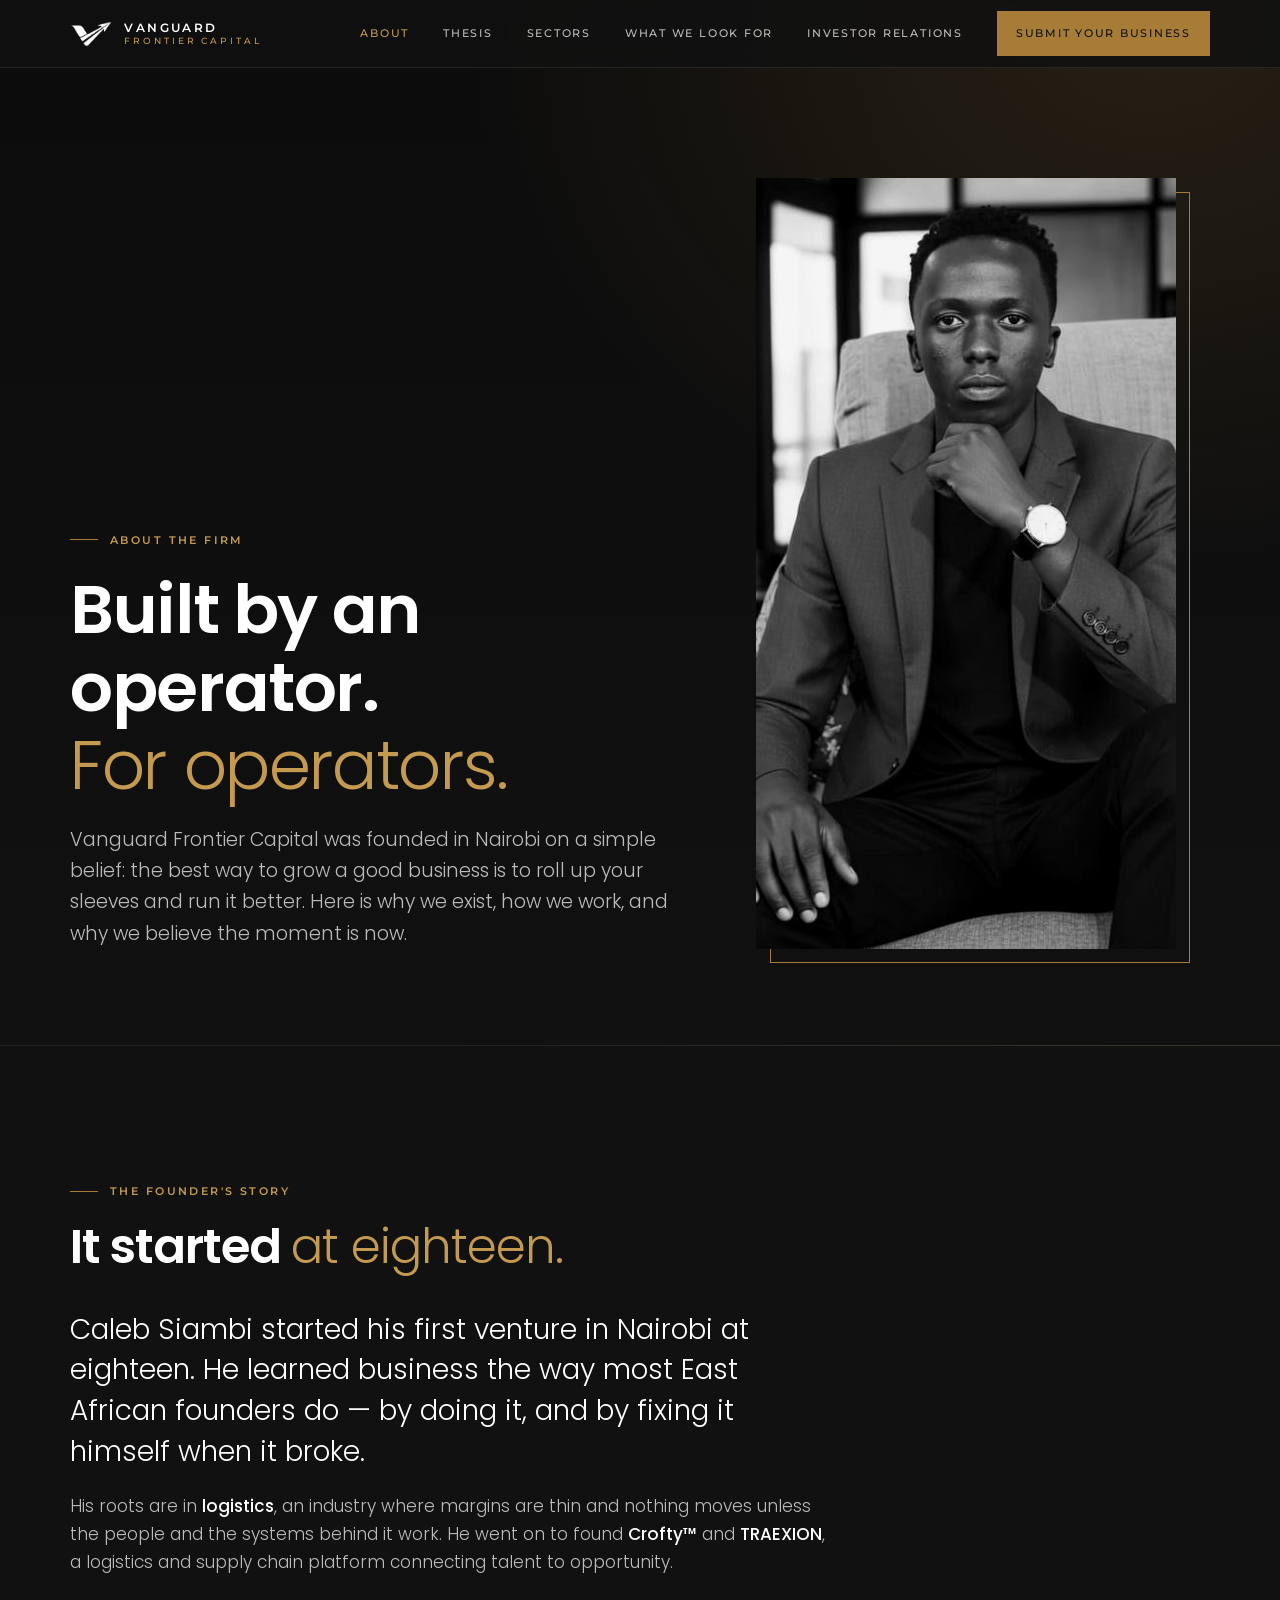
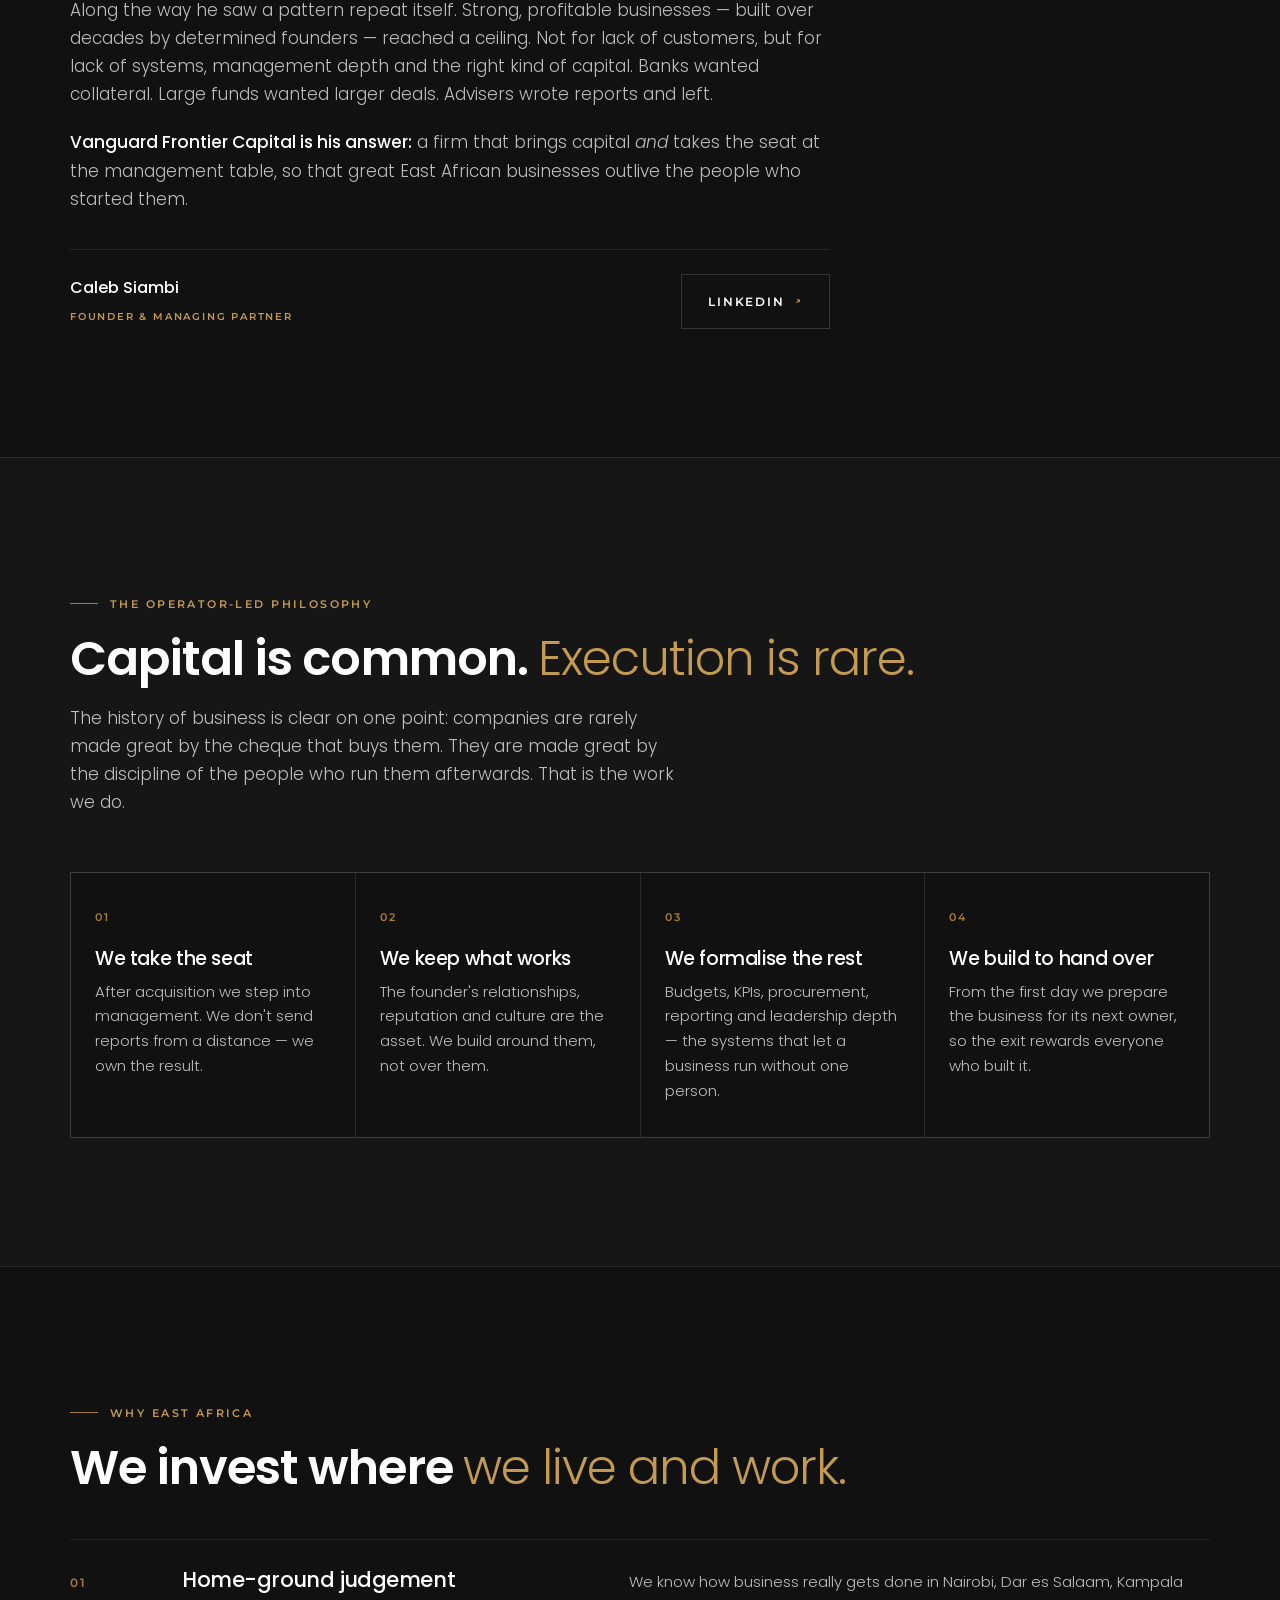
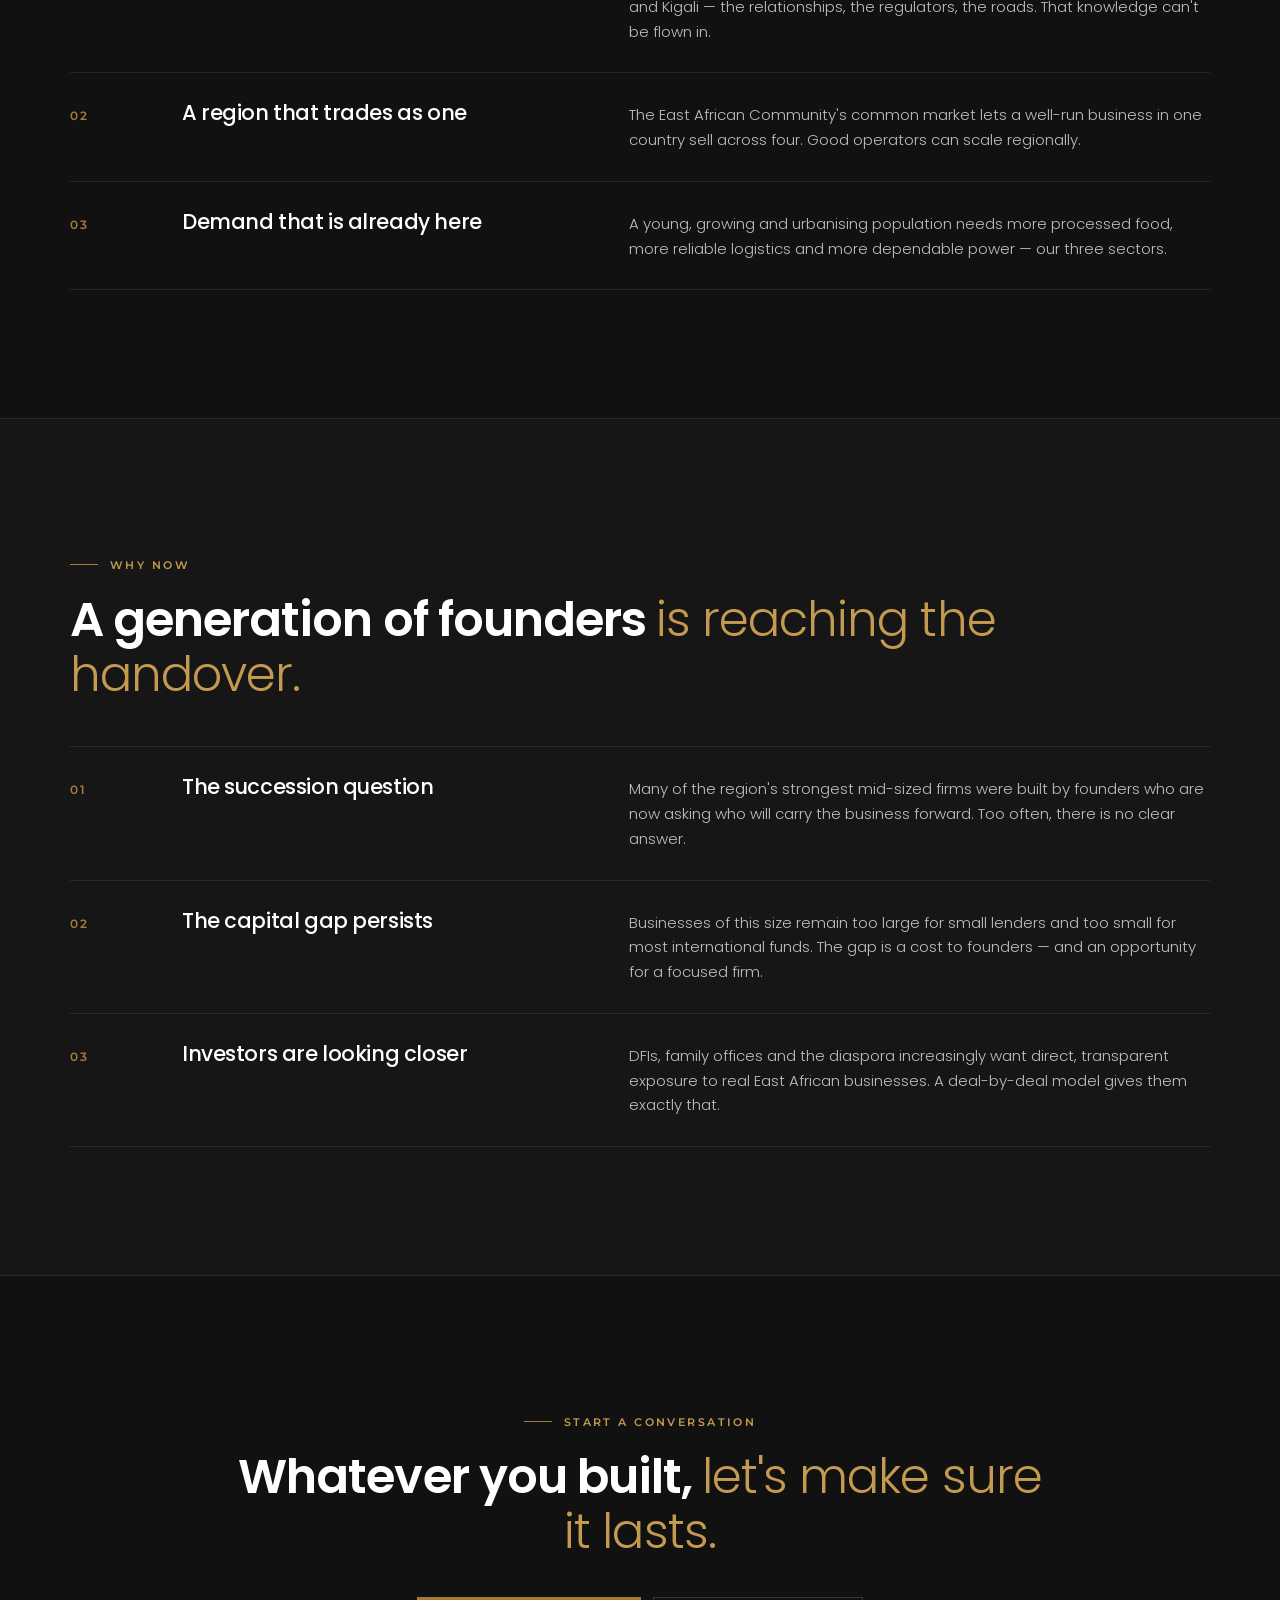
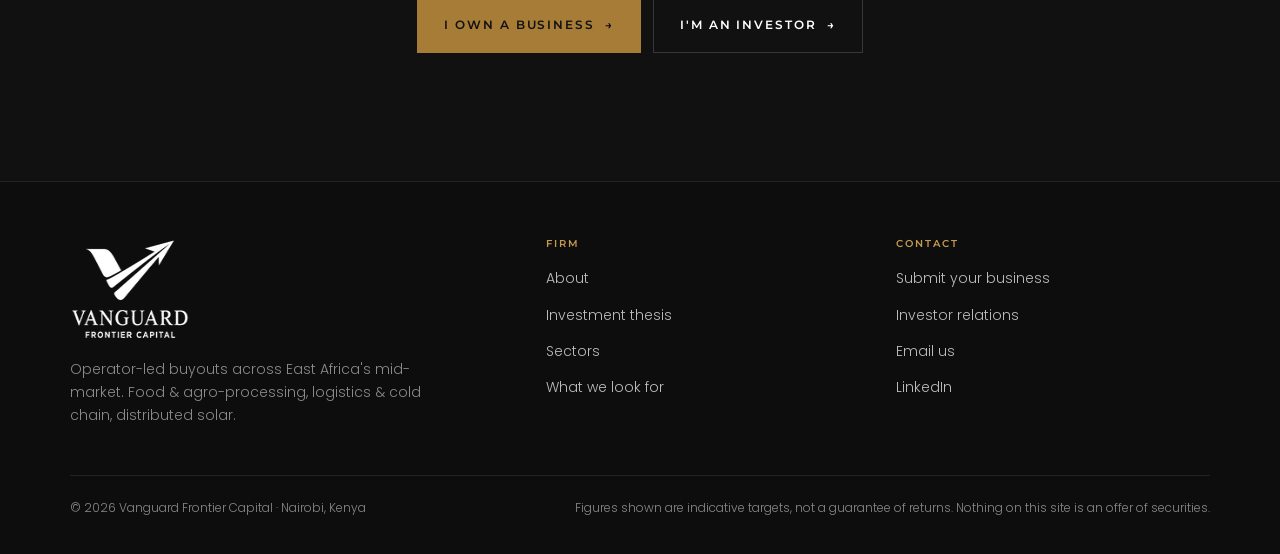
==== about.html @ 86f17148 "Add About page and unify site navigation New /about page: founder's story, operator-led philosophy, " ====
<!doctype html>
<html lang="en-GB">
<head>
  <meta charset="utf-8">
  <meta name="viewport" content="width=device-width, initial-scale=1, viewport-fit=cover">
  <title>About | Vanguard Frontier Capital</title>
  <meta name="description" content="Why Vanguard Frontier Capital exists: Caleb Siambi's story, the operator-led philosophy, and why East Africa's mid-market — and why now.">
  <meta name="theme-color" content="#111111">
  <link rel="canonical" href="https://vfc-website-eta.vercel.app/about">

  <meta property="og:type" content="profile">
  <meta property="og:site_name" content="Vanguard Frontier Capital">
  <meta property="og:title" content="About Vanguard Frontier Capital — Built by an operator, for operators">
  <meta property="og:description" content="Caleb Siambi's story, the operator-led philosophy behind VFC, and why East Africa's mid-market — and why now.">
  <meta property="og:url" content="https://vfc-website-eta.vercel.app/about">
  <meta property="og:image" content="https://vfc-website-eta.vercel.app/assets/img/og-image.png">
  <meta property="og:image:width" content="1200">
  <meta property="og:image:height" content="630">
  <meta property="og:image:alt" content="Vanguard Frontier Capital — Operator-led buyouts, East Africa">
  <meta property="og:locale" content="en_GB">
  <meta name="twitter:card" content="summary_large_image">
  <meta name="twitter:title" content="About Vanguard Frontier Capital — Built by an operator, for operators">
  <meta name="twitter:description" content="Caleb Siambi's story, the operator-led philosophy behind VFC, and why East Africa's mid-market — and why now.">
  <meta name="twitter:image" content="https://vfc-website-eta.vercel.app/assets/img/og-image.png">

  <link rel="icon" type="image/png" href="/assets/img/favicon.png">
  <link rel="apple-touch-icon" href="/assets/img/apple-touch-icon.png">
  <link rel="preconnect" href="https://fonts.googleapis.com">
  <link rel="preconnect" href="https://fonts.gstatic.com" crossorigin>
  <link href="https://fonts.googleapis.com/css2?family=Montserrat:wght@500;600&family=Poppins:wght@300;400;500;600&display=swap" rel="stylesheet">
  <link rel="stylesheet" href="/assets/css/site.css">

  <script type="application/ld+json">
  {
    "@context": "https://schema.org",
    "@type": "Person",
    "name": "Caleb Siambi",
    "jobTitle": "Founder & Managing Partner",
    "worksFor": { "@type": "Organization", "name": "Vanguard Frontier Capital" },
    "address": { "@type": "PostalAddress", "addressLocality": "Nairobi", "addressCountry": "KE" },
    "image": "https://vfc-website-eta.vercel.app/assets/img/caleb-siambi.jpg",
    "sameAs": ["https://ke.linkedin.com/in/caleb-siambi"]
  }
  </script>
</head>
<body>
  <a class="skip" href="#main">Skip to content</a>

  <!-- ─── Navigation ─── -->
  <header class="nav">
    <div class="wrap">
      <a class="brand" href="/" aria-label="Vanguard Frontier Capital — home">
        <img src="/assets/img/vfc-mark.png" alt="" width="106" height="65">
        <span>Vanguard<small>Frontier Capital</small></span>
      </a>
      <nav class="nav-links" aria-label="Main">
        <a href="/about" aria-current="page">About</a>
        <a href="/#thesis">Thesis</a>
        <a href="/#sectors">Sectors</a>
        <a href="/#criteria">What We Look For</a>
        <a href="/investors">Investor Relations</a>
        <a class="btn btn-solid" href="/enquire">Submit Your Business</a>
      </nav>
      <button class="nav-toggle" type="button" aria-label="Open menu" aria-expanded="false" aria-controls="mobile-menu"><span></span></button>
    </div>
  </header>
  <div class="mobile-menu" id="mobile-menu">
    <a href="/about" aria-current="page">About</a>
    <a href="/#thesis">Thesis</a>
    <a href="/#sectors">Sectors</a>
    <a href="/#criteria">What We Look For</a>
    <a href="/investors">Investor Relations</a>
    <a class="btn btn-solid" href="/enquire">Submit Your Business</a>
  </div>

  <main id="main">

    <!-- ─── Hero ─── -->
    <section class="page-hero about-hero" aria-labelledby="about-title">
      <div class="wrap">
        <div>
          <span class="eyebrow">About the Firm</span>
          <h1 id="about-title">Built by an operator. <em>For operators.</em></h1>
          <p class="lede">Vanguard Frontier Capital was founded in Nairobi on a simple belief: the best way to grow a good business is to roll up your sleeves and run it better. Here is why we exist, how we work, and why we believe the moment is now.</p>
        </div>
        <div class="portrait">
          <img src="/assets/img/caleb-siambi.jpg" alt="Caleb Siambi, Founder and Managing Partner of Vanguard Frontier Capital" width="600" height="771">
        </div>
      </div>
    </section>

    <!-- ─── Caleb's story ─── -->
    <section id="story" aria-labelledby="story-title">
      <div class="wrap">
        <span class="eyebrow reveal">The Founder's Story</span>
        <h2 class="section-title reveal" id="story-title">It started <em>at eighteen.</em></h2>
        <div class="story reveal" style="margin-top:36px">
          <p class="drop">Caleb Siambi started his first venture in Nairobi at eighteen. He learned business the way most East African founders do — by doing it, and by fixing it himself when it broke.</p>
          <p>His roots are in <strong>logistics</strong>, an industry where margins are thin and nothing moves unless the people and the systems behind it work. He went on to found <strong>Crofty™</strong> and <strong>TRAEXION</strong>, a logistics and supply chain platform connecting talent to opportunity.</p>
          <p>Along the way he saw a pattern repeat itself. Strong, profitable businesses — built over decades by determined founders — reached a ceiling. Not for lack of customers, but for lack of systems, management depth and the right kind of capital. Banks wanted collateral. Large funds wanted larger deals. Advisers wrote reports and left.</p>
          <p><strong>Vanguard Frontier Capital is his answer:</strong> a firm that brings capital <em>and</em> takes the seat at the management table, so that great East African businesses outlive the people who started them.</p>
          <div class="signature">
            <div><b>Caleb Siambi</b><span>Founder &amp; Managing Partner</span></div>
            <a class="btn btn-ghost" style="margin-left:auto" href="https://ke.linkedin.com/in/caleb-siambi" target="_blank" rel="noopener">LinkedIn <span class="arrow" aria-hidden="true">↗</span></a>
          </div>
        </div>
      </div>
    </section>

    <!-- ─── Philosophy ─── -->
    <section id="philosophy" class="section-alt" aria-labelledby="philosophy-title">
      <div class="wrap">
        <span class="eyebrow reveal">The Operator-Led Philosophy</span>
        <h2 class="section-title reveal" id="philosophy-title">Capital is common. <em>Execution is rare.</em></h2>
        <p class="lede reveal">The history of business is clear on one point: companies are rarely made great by the cheque that buys them. They are made great by the discipline of the people who run them afterwards. That is the work we do.</p>
        <div class="pillars reveal">
          <div class="pillar"><span class="num">01</span><h3>We take the seat</h3><p>After acquisition we step into management. We don't send reports from a distance — we own the result.</p></div>
          <div class="pillar"><span class="num">02</span><h3>We keep what works</h3><p>The founder's relationships, reputation and culture are the asset. We build around them, not over them.</p></div>
          <div class="pillar"><span class="num">03</span><h3>We formalise the rest</h3><p>Budgets, KPIs, procurement, reporting and leadership depth — the systems that let a business run without one person.</p></div>
          <div class="pillar"><span class="num">04</span><h3>We build to hand over</h3><p>From the first day we prepare the business for its next owner, so the exit rewards everyone who built it.</p></div>
        </div>
      </div>
    </section>

    <!-- ─── Why East Africa ─── -->
    <section id="why-east-africa" aria-labelledby="why-ea-title">
      <div class="wrap">
        <span class="eyebrow reveal">Why East Africa</span>
        <h2 class="section-title reveal" id="why-ea-title">We invest where <em>we live and work.</em></h2>
        <div class="reasons reveal">
          <div class="reason"><span class="n">01</span><h3>Home-ground judgement</h3><p>We know how business really gets done in Nairobi, Dar es Salaam, Kampala and Kigali — the relationships, the regulators, the roads. That knowledge can't be flown in.</p></div>
          <div class="reason"><span class="n">02</span><h3>A region that trades as one</h3><p>The East African Community's common market lets a well-run business in one country sell across four. Good operators can scale regionally.</p></div>
          <div class="reason"><span class="n">03</span><h3>Demand that is already here</h3><p>A young, growing and urbanising population needs more processed food, more reliable logistics and more dependable power — our three sectors.</p></div>
        </div>
      </div>
    </section>

    <!-- ─── Why now ─── -->
    <section id="why-now" class="section-alt" aria-labelledby="why-now-title">
      <div class="wrap">
        <span class="eyebrow reveal">Why Now</span>
        <h2 class="section-title reveal" id="why-now-title">A generation of founders <em>is reaching the handover.</em></h2>
        <div class="reasons reveal">
          <div class="reason"><span class="n">01</span><h3>The succession question</h3><p>Many of the region's strongest mid-sized firms were built by founders who are now asking who will carry the business forward. Too often, there is no clear answer.</p></div>
          <div class="reason"><span class="n">02</span><h3>The capital gap persists</h3><p>Businesses of this size remain too large for small lenders and too small for most international funds. The gap is a cost to founders — and an opportunity for a focused firm.</p></div>
          <div class="reason"><span class="n">03</span><h3>Investors are looking closer</h3><p>DFIs, family offices and the diaspora increasingly want direct, transparent exposure to real East African businesses. A deal-by-deal model gives them exactly that.</p></div>
        </div>
      </div>
    </section>

    <!-- ─── Closing CTA ─── -->
    <section class="closing" aria-labelledby="closing-title">
      <div class="wrap">
        <span class="eyebrow reveal">Start a Conversation</span>
        <h2 class="section-title reveal" id="closing-title">Whatever you built, <em>let's make sure it lasts.</em></h2>
        <div class="hero-ctas reveal">
          <a class="btn btn-solid" href="/enquire">I Own a Business <span class="arrow" aria-hidden="true">→</span></a>
          <a class="btn btn-ghost" href="/investors">I'm an Investor <span class="arrow" aria-hidden="true">→</span></a>
        </div>
      </div>
    </section>
  </main>

  <!-- ─── Footer ─── -->
  <footer class="footer">
    <div class="wrap">
      <div class="footer-grid">
        <div>
          <img class="footer-logo" src="/assets/img/vfc-logo.png" alt="Vanguard Frontier Capital" width="138" height="102">
          <p>Operator-led buyouts across East Africa's mid-market. Food &amp; agro-processing, logistics &amp; cold chain, distributed solar.</p>
        </div>
        <div>
          <h4>Firm</h4>
          <ul>
            <li><a href="/about">About</a></li>
            <li><a href="/#thesis">Investment thesis</a></li>
            <li><a href="/#sectors">Sectors</a></li>
            <li><a href="/#criteria">What we look for</a></li>
          </ul>
        </div>
        <div>
          <h4>Contact</h4>
          <ul>
            <li><a href="/enquire">Submit your business</a></li>
            <li><a href="/investors">Investor relations</a></li>
            <li><a href="mailto:vanguardfrontiercapital@gmail.com">Email us</a></li>
            <li><a href="https://ke.linkedin.com/in/caleb-siambi" target="_blank" rel="noopener">LinkedIn</a></li>
          </ul>
        </div>
      </div>
      <div class="footer-base">
        <span>© <span id="year">2026</span> Vanguard Frontier Capital · Nairobi, Kenya</span>
        <span>Figures shown are indicative targets, not a guarantee of returns. Nothing on this site is an offer of securities.</span>
      </div>
    </div>
  </footer>

  <script src="/assets/js/site.js" defer></script>
</body>
</html>
---- assets/css/site.css ----
/* Vanguard Frontier Capital — shared stylesheet */
:root {
  --ink: #111111;
  --white: #FFFFFF;
  --bronze: #A67C37;
  --bronze-light: #C49A50;
  --graphite: #2A2A2A;
  --steel: #8A8A8A;
  --ink-2: #161616;
  --line: rgba(255, 255, 255, 0.09);
  --line-strong: rgba(255, 255, 255, 0.16);
  --text-soft: rgba(255, 255, 255, 0.72);
  --heading: 'Poppins', system-ui, sans-serif;
  --label: 'Montserrat', 'Poppins', system-ui, sans-serif;
  --gutter: 20px;
  --max: 1180px;
  --nav-h: 68px;
}

*, *::before, *::after { box-sizing: border-box; }
html { scroll-behavior: smooth; -webkit-text-size-adjust: 100%; }
body {
  margin: 0;
  background: var(--ink);
  color: var(--white);
  font-family: var(--heading);
  font-weight: 300;
  font-size: 16px;
  line-height: 1.65;
  -webkit-font-smoothing: antialiased;
  overflow-x: hidden;
}
img { max-width: 100%; display: block; }
a { color: inherit; }
h1, h2, h3, h4 { font-family: var(--heading); margin: 0; line-height: 1.15; letter-spacing: -0.02em; }
p { margin: 0; }
::selection { background: var(--bronze); color: var(--ink); }

.wrap { width: 100%; max-width: var(--max); margin: 0 auto; padding: 0 var(--gutter); }
.skip { position: absolute; left: -999px; top: 8px; background: var(--bronze); color: var(--ink); padding: 8px 14px; z-index: 100; }
.skip:focus { left: 8px; }

/* ── Labels & headings ── */
.eyebrow {
  font-family: var(--label);
  font-size: 11px;
  font-weight: 600;
  letter-spacing: 0.22em;
  text-transform: uppercase;
  color: var(--bronze-light);
  display: inline-flex;
  align-items: center;
  gap: 12px;
}
.eyebrow::before { content: ''; width: 28px; height: 1px; background: var(--bronze); }
.section-title { font-size: clamp(30px, 6.4vw, 48px); font-weight: 600; margin-top: 18px; }
.section-title em { font-style: normal; color: var(--bronze-light); font-weight: 300; }
.lede { color: var(--text-soft); font-size: 17px; max-width: 620px; margin-top: 18px; }

/* ── Buttons ── */
.btn {
  display: inline-flex; align-items: center; justify-content: center; gap: 10px;
  font-family: var(--label); font-size: 12px; font-weight: 600; letter-spacing: 0.16em; text-transform: uppercase;
  text-decoration: none; padding: 17px 26px; border: 1px solid transparent; cursor: pointer;
  transition: background .2s, color .2s, border-color .2s; min-height: 52px;
}
.btn-solid { background: var(--bronze); color: var(--ink); }
.btn-solid:hover, .btn-solid:focus-visible { background: var(--bronze-light); }
.btn-ghost { border-color: var(--line-strong); color: var(--white); background: transparent; }
.btn-ghost:hover, .btn-ghost:focus-visible { border-color: var(--bronze-light); color: var(--bronze-light); }
.btn .arrow { transition: transform .2s; }
.btn:hover .arrow { transform: translateX(4px); }
:focus-visible { outline: 2px solid var(--bronze-light); outline-offset: 3px; }

/* ── Navigation ── */
.nav {
  position: fixed; inset: 0 0 auto 0; z-index: 50; height: var(--nav-h);
  background: rgba(17, 17, 17, 0.86); backdrop-filter: blur(12px); -webkit-backdrop-filter: blur(12px);
  border-bottom: 1px solid var(--line);
}
.nav .wrap { height: 100%; display: flex; align-items: center; justify-content: space-between; }
.brand { display: flex; align-items: center; gap: 12px; text-decoration: none; }
.brand img { height: 26px; width: auto; }
.brand span { font-family: var(--label); font-weight: 600; font-size: 12px; letter-spacing: 0.2em; text-transform: uppercase; line-height: 1.25; }
.brand small { display: block; font-size: 9px; letter-spacing: 0.32em; color: var(--bronze-light); font-weight: 500; }
.nav-links { display: none; }
.nav-toggle {
  width: 44px; height: 44px; display: grid; place-items: center; background: none; border: 1px solid var(--line-strong);
  color: var(--white); cursor: pointer;
}
.nav-toggle span, .nav-toggle span::before, .nav-toggle span::after {
  display: block; width: 18px; height: 1.5px; background: currentColor; position: relative; transition: transform .25s, background .25s;
}
.nav-toggle span::before, .nav-toggle span::after { content: ''; position: absolute; left: 0; }
.nav-toggle span::before { top: -6px; }
.nav-toggle span::after { top: 6px; }
.nav.open .nav-toggle span { background: transparent; }
.nav.open .nav-toggle span::before { transform: translateY(6px) rotate(45deg); }
.nav.open .nav-toggle span::after { transform: translateY(-6px) rotate(-45deg); }
.mobile-menu {
  position: fixed; inset: var(--nav-h) 0 0 0; background: var(--ink); z-index: 49;
  padding: 28px var(--gutter); display: none; flex-direction: column; gap: 4px;
}
.nav.open + .mobile-menu { display: flex; }
.mobile-menu a {
  text-decoration: none; font-size: 24px; font-weight: 500; padding: 14px 0; border-bottom: 1px solid var(--line);
}
.mobile-menu .btn { margin-top: 24px; font-size: 12px; }

@media (min-width: 960px) {
  .nav-toggle, .mobile-menu { display: none !important; }
  .nav-links { display: flex; align-items: center; gap: 34px; }
  .nav-links a {
    font-family: var(--label); font-size: 11px; font-weight: 500; letter-spacing: 0.16em; text-transform: uppercase;
    text-decoration: none; color: var(--text-soft); transition: color .2s;
  }
  .nav-links a:hover, .nav-links a[aria-current="page"] { color: var(--bronze-light); }
  .nav-links .btn, .nav-links .btn[aria-current] { padding: 12px 18px; min-height: 0; color: var(--ink); font-size: 11px; }
}

/* ── Sections ── */
section { padding: 88px 0; position: relative; }
.section-alt { background: var(--ink-2); border-top: 1px solid var(--line); border-bottom: 1px solid var(--line); }
@media (min-width: 960px) { section { padding: 128px 0; } }

/* ── Hero ── */
.hero {
  min-height: 100svh; padding: calc(var(--nav-h) + 56px) 0 64px; display: flex; align-items: flex-end;
  background:
    radial-gradient(120% 80% at 85% 10%, rgba(166, 124, 55, 0.20), transparent 60%),
    linear-gradient(180deg, #0c0c0c 0%, var(--ink) 100%);
  overflow: hidden;
}
.hero::before {
  /* contour lines — a quiet nod to terrain and frontiers */
  content: ''; position: absolute; inset: 0; opacity: .5; pointer-events: none;
  background-image: repeating-radial-gradient(circle at 92% 18%, transparent 0 38px, rgba(196, 154, 80, 0.07) 38px 39px);
  -webkit-mask-image: linear-gradient(200deg, #000 20%, transparent 70%); mask-image: linear-gradient(200deg, #000 20%, transparent 70%);
}
.hero .wrap { position: relative; }
.hero h1 { font-size: clamp(40px, 10.5vw, 84px); font-weight: 600; margin-top: 24px; max-width: 980px; }
.hero h1 em { display: block; font-style: normal; color: var(--bronze-light); font-weight: 300; }
.hero .lede { font-size: clamp(17px, 2.4vw, 20px); max-width: 600px; margin-top: 26px; }
.hero-ctas { display: flex; flex-direction: column; gap: 12px; margin-top: 38px; }
@media (min-width: 560px) { .hero-ctas { flex-direction: row; } }
.hero-meta {
  margin-top: 64px; padding-top: 26px; border-top: 1px solid var(--line);
  display: grid; grid-template-columns: repeat(2, 1fr); gap: 26px 20px;
}
@media (min-width: 860px) { .hero-meta { grid-template-columns: repeat(4, 1fr); } }
.stat strong { display: block; font-size: clamp(24px, 5vw, 34px); font-weight: 500; letter-spacing: -0.02em; }
.stat strong small { font-size: .55em; color: var(--bronze-light); font-weight: 400; margin-left: 2px; }
.stat span { font-family: var(--label); font-size: 10px; letter-spacing: 0.18em; text-transform: uppercase; color: var(--steel); }
.disclaimer { font-size: 12px; color: var(--steel); margin-top: 22px; }

/* ── Thesis ── */
.thesis-grid { display: grid; gap: 48px; margin-top: 40px; }
@media (min-width: 960px) { .thesis-grid { grid-template-columns: 1.1fr 1fr; gap: 80px; align-items: start; } }
.pull {
  font-size: clamp(22px, 4.4vw, 32px); font-weight: 300; line-height: 1.35; letter-spacing: -0.01em;
  border-left: 2px solid var(--bronze); padding-left: 22px;
}
.pull strong { font-weight: 600; color: var(--bronze-light); }
.thesis-body p { color: var(--text-soft); }
.thesis-body p + p { margin-top: 18px; }
.gap-chart { margin-top: 44px; border: 1px solid var(--line); padding: 22px 20px 18px; background: rgba(255,255,255,.015); }
.gap-chart h4 { font-family: var(--label); font-size: 10px; letter-spacing: .2em; text-transform: uppercase; color: var(--steel); font-weight: 600; }
.gap-row { display: grid; grid-template-columns: 1fr; gap: 6px; margin-top: 16px; }
.gap-row .who { font-size: 14px; font-weight: 500; display: flex; justify-content: space-between; gap: 12px; }
.gap-row .who em { font-style: normal; font-family: var(--label); font-size: 10px; letter-spacing: .14em; text-transform: uppercase; color: var(--steel); align-self: center; }
.gap-bar { height: 6px; background: rgba(255,255,255,.06); position: relative; }
.gap-bar i { position: absolute; top: 0; bottom: 0; background: var(--graphite); border: 1px solid var(--line-strong); }
.gap-row.vfc .who { color: var(--bronze-light); }
.gap-row.vfc .gap-bar i { background: var(--bronze); border-color: var(--bronze); }
.gap-scale { display: flex; justify-content: space-between; margin-top: 12px; font-family: var(--label); font-size: 9px; letter-spacing: .14em; color: var(--steel); text-transform: uppercase; }

/* ── Approach pillars ── */
.pillars { display: grid; gap: 1px; background: var(--line); border: 1px solid var(--line); margin-top: 56px; }
@media (min-width: 720px) { .pillars { grid-template-columns: repeat(2, 1fr); } }
@media (min-width: 1080px) { .pillars { grid-template-columns: repeat(4, 1fr); } }
.pillar { background: var(--ink); padding: 30px 24px 34px; }
.pillar .num { font-family: var(--label); font-size: 11px; letter-spacing: .2em; color: var(--bronze); font-weight: 600; }
.pillar h3 { font-size: 19px; font-weight: 500; margin-top: 18px; }
.pillar p { color: var(--text-soft); font-size: 15px; margin-top: 10px; }

/* ── Sectors ── */
.sectors { display: grid; gap: 18px; margin-top: 52px; }
@media (min-width: 960px) { .sectors { grid-template-columns: repeat(3, 1fr); gap: 22px; } }
.sector {
  border: 1px solid var(--line); padding: 30px 24px; display: flex; flex-direction: column; gap: 16px;
  background: linear-gradient(180deg, rgba(255,255,255,.02), transparent); transition: border-color .25s, transform .25s;
}
.sector:hover { border-color: rgba(196, 154, 80, .5); transform: translateY(-3px); }
.sector-head { display: flex; justify-content: space-between; align-items: flex-start; }
.sector-icon { width: 46px; height: 46px; color: var(--bronze-light); }
.sector .idx { font-family: var(--label); font-size: 11px; letter-spacing: .2em; color: var(--steel); }
.sector h3 { font-size: 23px; font-weight: 500; }
.sector p { color: var(--text-soft); font-size: 15px; }
.sector .why { font-size: 14px; color: var(--white); border-top: 1px solid var(--line); padding-top: 16px; margin-top: auto; }
.sector .why b { font-family: var(--label); font-size: 10px; letter-spacing: .18em; text-transform: uppercase; color: var(--bronze-light); display: block; margin-bottom: 6px; font-weight: 600; }
.tags { display: flex; flex-wrap: wrap; gap: 8px; }
.tags span { font-family: var(--label); font-size: 10px; letter-spacing: .12em; text-transform: uppercase; color: var(--steel); border: 1px solid var(--line-strong); padding: 5px 10px; }

/* ── Criteria ── */
.criteria { display: grid; gap: 0; margin-top: 48px; border-top: 1px solid var(--line); }
@media (min-width: 760px) { .criteria { grid-template-columns: repeat(2, 1fr); column-gap: 56px; } }
.criterion { display: grid; grid-template-columns: 112px 1fr; gap: 18px; padding: 24px 0; border-bottom: 1px solid var(--line); align-items: baseline; }
.criterion .k { font-family: var(--label); font-size: 10px; letter-spacing: .2em; text-transform: uppercase; color: var(--steel); font-weight: 600; }
.criterion .v { font-size: 20px; font-weight: 500; }
.criterion .v small { display: block; font-size: 14px; font-weight: 300; color: var(--text-soft); margin-top: 4px; }
.not-for { margin-top: 40px; font-size: 15px; color: var(--steel); max-width: 760px; }
.not-for b { color: var(--white); font-weight: 500; }

/* ── Leadership ── */
.leader { display: grid; gap: 36px; margin-top: 52px; }
@media (min-width: 860px) { .leader { grid-template-columns: 360px 1fr; gap: 64px; align-items: start; } }
.portrait { position: relative; isolation: isolate; }
.portrait img { width: 100%; aspect-ratio: 4 / 5; object-fit: cover; object-position: center 20%; filter: grayscale(1) contrast(1.06) brightness(.96); }
.portrait::after { content: ''; position: absolute; inset: 14px -14px -14px 14px; border: 1px solid var(--bronze); z-index: -1; }
.leader h3 { font-size: clamp(28px, 5vw, 38px); font-weight: 600; }
.leader .role { font-family: var(--label); font-size: 11px; letter-spacing: .2em; text-transform: uppercase; color: var(--bronze-light); margin-top: 10px; font-weight: 600; }
.leader .bio { margin-top: 24px; color: var(--text-soft); }
.leader .bio p + p { margin-top: 16px; }
.leader blockquote { margin: 28px 0 0; padding: 0 0 0 20px; border-left: 2px solid var(--bronze); font-size: 19px; line-height: 1.5; color: var(--white); }
.leader-links { display: flex; flex-wrap: wrap; gap: 12px; margin-top: 30px; }

/* ── Split CTA ── */
.split { display: grid; gap: 18px; margin-top: 52px; }
@media (min-width: 900px) { .split { grid-template-columns: 1fr 1fr; gap: 22px; } }
.door { padding: 34px 26px; border: 1px solid var(--line); display: flex; flex-direction: column; gap: 18px; }
.door.owner { background: linear-gradient(160deg, rgba(166,124,55,.16), rgba(166,124,55,.02) 60%); border-color: rgba(196,154,80,.35); }
.door h3 { font-size: 25px; font-weight: 500; }
.door ul { list-style: none; padding: 0; margin: 0; display: grid; gap: 10px; }
.door li { padding-left: 24px; position: relative; color: var(--text-soft); font-size: 15px; }
.door li::before { content: ''; position: absolute; left: 0; top: 11px; width: 12px; height: 1px; background: var(--bronze-light); }
.door .btn { align-self: flex-start; margin-top: auto; }

/* ── Contact / forms ── */
.contact-grid { display: grid; gap: 44px; margin-top: 40px; }
@media (min-width: 960px) { .contact-grid { grid-template-columns: 1fr 1.25fr; gap: 72px; } }
.contact-side p { color: var(--text-soft); }
.contact-side .direct { margin-top: 28px; padding-top: 22px; border-top: 1px solid var(--line); }
.contact-side .direct span { font-family: var(--label); font-size: 10px; letter-spacing: .2em; text-transform: uppercase; color: var(--steel); display: block; }
.contact-side .direct a { color: var(--bronze-light); text-decoration: none; font-weight: 500; word-break: break-all; }
.form { display: grid; gap: 18px; }
.form .row { display: grid; gap: 18px; }
.form > .btn { justify-self: start; }
@media (min-width: 620px) { .form .row { grid-template-columns: 1fr 1fr; } }
.field label, .field legend { display: block; font-family: var(--label); font-size: 10px; letter-spacing: .18em; text-transform: uppercase; color: var(--steel); margin-bottom: 8px; font-weight: 600; }
.field input, .field select, .field textarea {
  width: 100%; background: transparent; color: var(--white); font: inherit; font-size: 16px; font-weight: 400;
  border: 0; border-bottom: 1px solid var(--line-strong); padding: 10px 0 12px; border-radius: 0; transition: border-color .2s;
  -webkit-appearance: none; appearance: none;
}
.field select { background-image: linear-gradient(45deg, transparent 50%, var(--bronze-light) 50%), linear-gradient(135deg, var(--bronze-light) 50%, transparent 50%); background-position: calc(100% - 12px) 20px, calc(100% - 7px) 20px; background-size: 5px 5px; background-repeat: no-repeat; }
.field select option { background: var(--ink); color: var(--white); }
.field textarea { resize: vertical; min-height: 120px; }
.field input:focus, .field select:focus, .field textarea:focus { outline: none; border-bottom-color: var(--bronze-light); }
.field fieldset { border: 0; padding: 0; margin: 0; }
.choice { display: flex; flex-wrap: wrap; gap: 10px; }
.choice label { margin: 0; cursor: pointer; }
.choice label { position: relative; }
.choice input { position: absolute; inset: 0; width: 1px; height: 1px; padding: 0; border: 0; opacity: 0; pointer-events: none; }
.choice span {
  display: inline-block; font-family: var(--label); font-size: 11px; letter-spacing: .12em; text-transform: uppercase; font-weight: 500;
  border: 1px solid var(--line-strong); padding: 11px 16px; color: var(--text-soft); transition: all .2s;
}
.choice input:checked + span { border-color: var(--bronze); background: var(--bronze); color: var(--ink); }
.choice input:focus-visible + span { outline: 2px solid var(--bronze-light); outline-offset: 2px; }
.hp { position: absolute; left: -9999px; }
.form-note { font-size: 13px; color: var(--steel); }
.form-status { font-size: 15px; padding: 16px 18px; border: 1px solid var(--line-strong); display: none; }
.form-status.ok { display: block; border-color: var(--bronze); color: var(--white); }
.form-status.err { display: block; border-color: #b4553e; color: #f2c6bb; }
.form button[disabled] { opacity: .6; cursor: progress; }

/* ── Footer ── */
.footer { border-top: 1px solid var(--line); padding: 56px 0 36px; background: #0d0d0d; }
.footer-grid { display: grid; gap: 36px; }
@media (min-width: 860px) { .footer-grid { grid-template-columns: 1.4fr 1fr 1fr; } }
.footer-logo { width: 120px; }
.footer p { color: var(--steel); font-size: 14px; margin-top: 18px; max-width: 360px; }
.footer h4 { font-family: var(--label); font-size: 10px; letter-spacing: .2em; text-transform: uppercase; color: var(--bronze-light); font-weight: 600; }
.footer ul { list-style: none; padding: 0; margin: 16px 0 0; display: grid; gap: 10px; }
.footer ul a { color: var(--text-soft); text-decoration: none; font-size: 14px; }
.footer ul a:hover { color: var(--bronze-light); }
.footer-base { margin-top: 48px; padding-top: 22px; border-top: 1px solid var(--line); display: flex; flex-wrap: wrap; gap: 10px 24px; justify-content: space-between; font-size: 12px; color: var(--steel); }

/* ── Motion ── */
.reveal { opacity: 0; transform: translateY(18px); transition: opacity .7s ease, transform .7s ease; }
.reveal.in { opacity: 1; transform: none; }
@media (prefers-reduced-motion: reduce) {
  html { scroll-behavior: auto; }
  .reveal { opacity: 1; transform: none; transition: none; }
  * { transition: none !important; }
}

/* ── Inner page hero ── */
.page-hero {
  padding: calc(var(--nav-h) + 72px) 0 72px;
  background:
    radial-gradient(90% 90% at 90% 0%, rgba(166, 124, 55, 0.18), transparent 60%),
    linear-gradient(180deg, #0c0c0c 0%, var(--ink) 100%);
  border-bottom: 1px solid var(--line);
}
@media (min-width: 960px) { .page-hero { padding: calc(var(--nav-h) + 110px) 0 96px; } }
.page-hero h1 { font-size: clamp(36px, 8.4vw, 68px); font-weight: 600; margin-top: 22px; max-width: 1000px; }
.page-hero h1 em { display: block; font-style: normal; color: var(--bronze-light); font-weight: 300; }
.page-hero .lede { font-size: clamp(17px, 2.2vw, 19px); max-width: 680px; }
.subnav { display: flex; gap: 8px; flex-wrap: wrap; margin-top: 36px; }
.subnav a {
  font-family: var(--label); font-size: 10px; letter-spacing: .16em; text-transform: uppercase; font-weight: 600;
  text-decoration: none; color: var(--text-soft); border: 1px solid var(--line-strong); padding: 9px 14px; transition: all .2s;
}
.subnav a:hover { color: var(--bronze-light); border-color: var(--bronze-light); }

/* ── Key figures grid ── */
.figures { display: grid; grid-template-columns: repeat(2, 1fr); gap: 1px; background: var(--line); border: 1px solid var(--line); margin-top: 48px; }
@media (min-width: 900px) { .figures { grid-template-columns: repeat(4, 1fr); } }
.figure { background: var(--ink); padding: 26px 20px; }
.section-alt .figure { background: var(--ink-2); }
.figure span { font-family: var(--label); font-size: 10px; letter-spacing: .18em; text-transform: uppercase; color: var(--steel); font-weight: 600; }
.figure strong { display: block; font-size: clamp(22px, 4.6vw, 30px); font-weight: 500; margin-top: 10px; letter-spacing: -0.02em; }
.figure small { display: block; color: var(--text-soft); font-size: 13px; margin-top: 4px; }

/* ── Two-column prose ── */
.two-col { display: grid; gap: 40px; margin-top: 40px; }
@media (min-width: 960px) { .two-col { grid-template-columns: 1fr 1fr; gap: 72px; } }
.prose p { color: var(--text-soft); }
.prose p + p { margin-top: 16px; }
.prose strong { color: var(--white); font-weight: 500; }

/* ── Structure comparison ── */
.compare { display: grid; gap: 18px; margin-top: 44px; }
@media (min-width: 860px) { .compare { grid-template-columns: 1fr 1fr; gap: 22px; } }
.compare > div { border: 1px solid var(--line); padding: 28px 24px; }
.compare .ours { border-color: rgba(196,154,80,.4); background: linear-gradient(160deg, rgba(166,124,55,.14), transparent 65%); }
.compare h3 { font-size: 20px; font-weight: 500; margin-top: 14px; }
.compare ul { list-style: none; margin: 18px 0 0; padding: 0; display: grid; gap: 12px; }
.compare li { color: var(--text-soft); font-size: 15px; padding-left: 26px; position: relative; }
.compare li::before { position: absolute; left: 0; top: 0; font-family: var(--label); }
.compare .theirs li::before { content: '×'; color: var(--steel); }
.compare .ours li::before { content: '✓'; color: var(--bronze-light); }

/* ── Returns ── */
.returns { display: grid; gap: 40px; margin-top: 48px; }
@media (min-width: 960px) { .returns { grid-template-columns: 1.1fr 1fr; gap: 72px; align-items: center; } }
.return-figs { display: grid; grid-template-columns: 1fr 1fr; gap: 1px; background: var(--line); border: 1px solid var(--line); }
.return-figs div { background: var(--ink-2); padding: 28px 20px; }
.return-figs .big { font-size: clamp(32px, 7vw, 52px); font-weight: 600; letter-spacing: -0.03em; color: var(--bronze-light); display: block; line-height: 1.05; }
.return-figs span { font-family: var(--label); font-size: 10px; letter-spacing: .18em; text-transform: uppercase; color: var(--steel); font-weight: 600; display: block; margin-top: 10px; }
.levers { list-style: none; padding: 0; margin: 22px 0 0; counter-reset: lever; display: grid; gap: 0; border-top: 1px solid var(--line); }
.levers li { counter-increment: lever; padding: 14px 0 14px 46px; border-bottom: 1px solid var(--line); position: relative; font-size: 15px; }
.levers li::before { content: counter(lever, decimal-leading-zero); position: absolute; left: 0; top: 15px; font-family: var(--label); font-size: 11px; letter-spacing: .14em; color: var(--bronze); font-weight: 600; }

/* ── Terms ── */
.terms { margin-top: 40px; border-top: 1px solid var(--line); display: grid; }
@media (min-width: 760px) { .terms { grid-template-columns: repeat(2, 1fr); column-gap: 56px; } }
.term { display: flex; justify-content: space-between; gap: 18px; padding: 18px 0; border-bottom: 1px solid var(--line); align-items: baseline; }
.term span { font-family: var(--label); font-size: 10px; letter-spacing: .18em; text-transform: uppercase; color: var(--steel); font-weight: 600; }
.term strong { font-weight: 500; text-align: right; }

/* ── Investor types ── */
.partners { display: grid; gap: 1px; background: var(--line); border: 1px solid var(--line); margin-top: 48px; }
@media (min-width: 720px) { .partners { grid-template-columns: repeat(2, 1fr); } }
@media (min-width: 1080px) { .partners { grid-template-columns: repeat(4, 1fr); } }
.partner { background: var(--ink); padding: 28px 22px 32px; }
.partner svg { width: 34px; height: 34px; color: var(--bronze-light); }
.partner h3 { font-size: 18px; font-weight: 500; margin-top: 18px; }
.partner p { color: var(--text-soft); font-size: 14px; margin-top: 8px; }

/* ── Process steps ── */
.steps { list-style: none; padding: 0; margin: 52px 0 0; display: grid; gap: 0; position: relative; }
@media (min-width: 900px) { .steps { grid-template-columns: repeat(4, 1fr); gap: 22px; } }
.step { position: relative; padding: 0 0 34px 44px; }
.step::before { content: ''; position: absolute; left: 11px; top: 26px; bottom: 0; width: 1px; background: var(--line-strong); }
.step:last-child::before { display: none; }
.step .dot { position: absolute; left: 0; top: 0; width: 23px; height: 23px; border: 1px solid var(--bronze); background: var(--ink-2); display: grid; place-items: center; }
.step .dot::after { content: ''; width: 7px; height: 7px; background: var(--bronze); }
@media (min-width: 900px) {
  .step { padding: 44px 0 0 0; }
  .step::before { left: 26px; right: -22px; top: 11px; bottom: auto; width: auto; height: 1px; }
  .step:last-child::before { display: none; }
}
.step .when { font-family: var(--label); font-size: 10px; letter-spacing: .18em; text-transform: uppercase; color: var(--bronze-light); font-weight: 600; }
.step h3 { font-size: 19px; font-weight: 500; margin-top: 8px; }
.step p { color: var(--text-soft); font-size: 14px; margin-top: 8px; }

/* ── Data table ── */
.table-wrap { margin-top: 44px; border: 1px solid var(--line); }
.table { width: 100%; border-collapse: collapse; font-size: 15px; }
.table th { font-family: var(--label); font-size: 10px; letter-spacing: .16em; text-transform: uppercase; color: var(--steel); font-weight: 600; text-align: left; padding: 16px 18px; border-bottom: 1px solid var(--line-strong); }
.table td { padding: 18px; border-bottom: 1px solid var(--line); vertical-align: top; color: var(--text-soft); }
.table tr:last-child td { border-bottom: 0; }
.table td:first-child { color: var(--white); font-weight: 500; }
.pill { display: inline-flex; align-items: center; gap: 8px; font-family: var(--label); font-size: 10px; letter-spacing: .14em; text-transform: uppercase; color: var(--bronze-light); font-weight: 600; white-space: nowrap; }
.pill::before { content: ''; width: 7px; height: 7px; border-radius: 50%; background: var(--bronze-light); box-shadow: 0 0 0 4px rgba(196,154,80,.15); }
@media (max-width: 759px) {
  .table thead { display: none; }
  .table, .table tbody, .table tr, .table td { display: block; width: 100%; }
  .table tr { padding: 20px 18px; border-bottom: 1px solid var(--line); }
  .table tr:last-child { border-bottom: 0; }
  .table td { padding: 0; border: 0; display: flex; justify-content: space-between; gap: 16px; font-size: 14px; }
  .table td + td { margin-top: 10px; }
  .table td::before { content: attr(data-label); font-family: var(--label); font-size: 10px; letter-spacing: .16em; text-transform: uppercase; color: var(--steel); font-weight: 600; flex: 0 0 auto; padding-top: 3px; }
  .table td:first-child { font-size: 18px; display: block; }
  .table td:first-child::before { display: none; }
  .table td span, .table td .pill { text-align: right; }
}

.notice { margin-top: 44px; padding: 22px 22px; border: 1px solid var(--line); background: rgba(255,255,255,.015); font-size: 13px; color: var(--steel); }
.notice b { color: var(--text-soft); font-weight: 500; }

/* ── Deal enquiry ── */
.enquiry-grid { display: grid; gap: 48px; }
@media (min-width: 1000px) { .enquiry-grid { grid-template-columns: 1.45fr 1fr; gap: 80px; align-items: start; } }
.form-card { border: 1px solid var(--line); padding: 28px 22px; background: rgba(255,255,255,.015); }
@media (min-width: 620px) { .form-card { padding: 40px 36px; } }
.form-part { font-family: var(--label); font-size: 11px; letter-spacing: .2em; text-transform: uppercase; color: var(--bronze-light); font-weight: 600; padding-bottom: 12px; border-bottom: 1px solid var(--line); margin-top: 18px; }
.form-part:first-of-type { margin-top: 0; }
.aside-block + .aside-block { margin-top: 40px; }
.aside-block h3 { font-size: 20px; font-weight: 500; margin-top: 14px; }
.next-steps { list-style: none; padding: 0; margin: 20px 0 0; counter-reset: ns; }
.next-steps li { counter-increment: ns; position: relative; padding: 0 0 22px 44px; color: var(--text-soft); font-size: 15px; }
.next-steps li::before { content: counter(ns); position: absolute; left: 0; top: -2px; width: 28px; height: 28px; border: 1px solid var(--bronze); display: grid; place-items: center; font-family: var(--label); font-size: 12px; color: var(--bronze-light); font-weight: 600; }
.next-steps li b { display: block; color: var(--white); font-weight: 500; }
.assure { list-style: none; padding: 0; margin: 18px 0 0; display: grid; gap: 12px; }
.assure li { display: flex; gap: 12px; color: var(--text-soft); font-size: 15px; }
.assure svg { flex: 0 0 18px; width: 18px; height: 18px; color: var(--bronze-light); margin-top: 4px; }
@media (min-width: 1000px) { .enquiry-aside { position: sticky; top: calc(var(--nav-h) + 32px); } }

/* ── About ── */
.about-hero .wrap { display: grid; gap: 44px; }
@media (min-width: 960px) { .about-hero .wrap { grid-template-columns: 1.35fr 1fr; gap: 72px; align-items: end; } }
.about-hero .portrait { max-width: 320px; }
@media (min-width: 960px) { .about-hero .portrait { max-width: 420px; } }
.story { max-width: 760px; }
.story p { color: var(--text-soft); font-size: 17px; }
.story p + p { margin-top: 20px; }
.story .drop { font-size: clamp(22px, 4vw, 28px); line-height: 1.45; color: var(--white); font-weight: 300; }
.story strong { color: var(--white); font-weight: 500; }
.signature { margin-top: 36px; padding-top: 24px; border-top: 1px solid var(--line); display: flex; align-items: center; gap: 16px; }
.signature b { display: block; font-weight: 500; }
.signature span { font-family: var(--label); font-size: 10px; letter-spacing: .18em; text-transform: uppercase; color: var(--bronze-light); font-weight: 600; }
.reasons { display: grid; gap: 0; margin-top: 44px; border-top: 1px solid var(--line); }
.reason { display: grid; gap: 10px; padding: 28px 0; border-bottom: 1px solid var(--line); }
@media (min-width: 860px) { .reason { grid-template-columns: 80px 1fr 1.4fr; gap: 32px; align-items: baseline; } }
.reason .n { font-family: var(--label); font-size: 12px; letter-spacing: .2em; color: var(--bronze); font-weight: 600; }
.reason h3 { font-size: 21px; font-weight: 500; }
.reason p { color: var(--text-soft); font-size: 15px; }
.closing { text-align: center; }
.closing .section-title { max-width: 820px; margin-left: auto; margin-right: auto; }
.closing .hero-ctas { justify-content: center; }
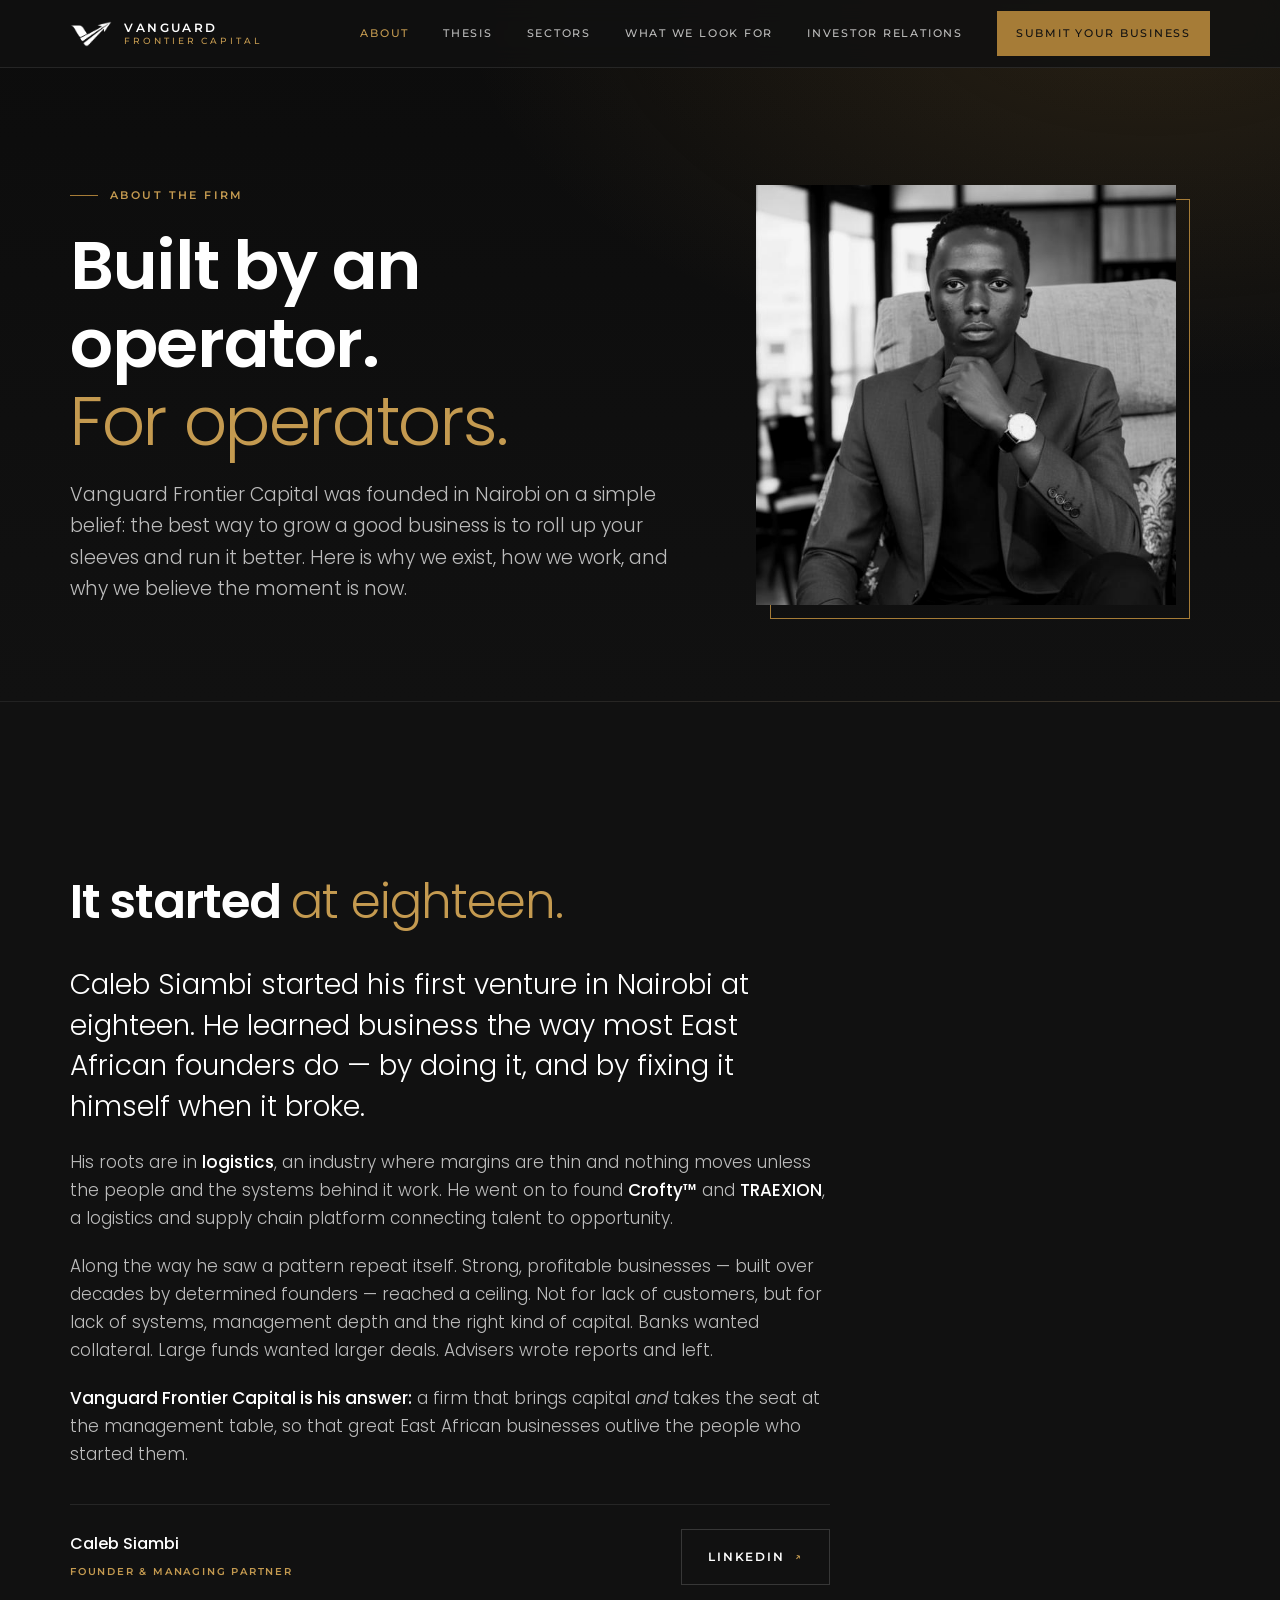
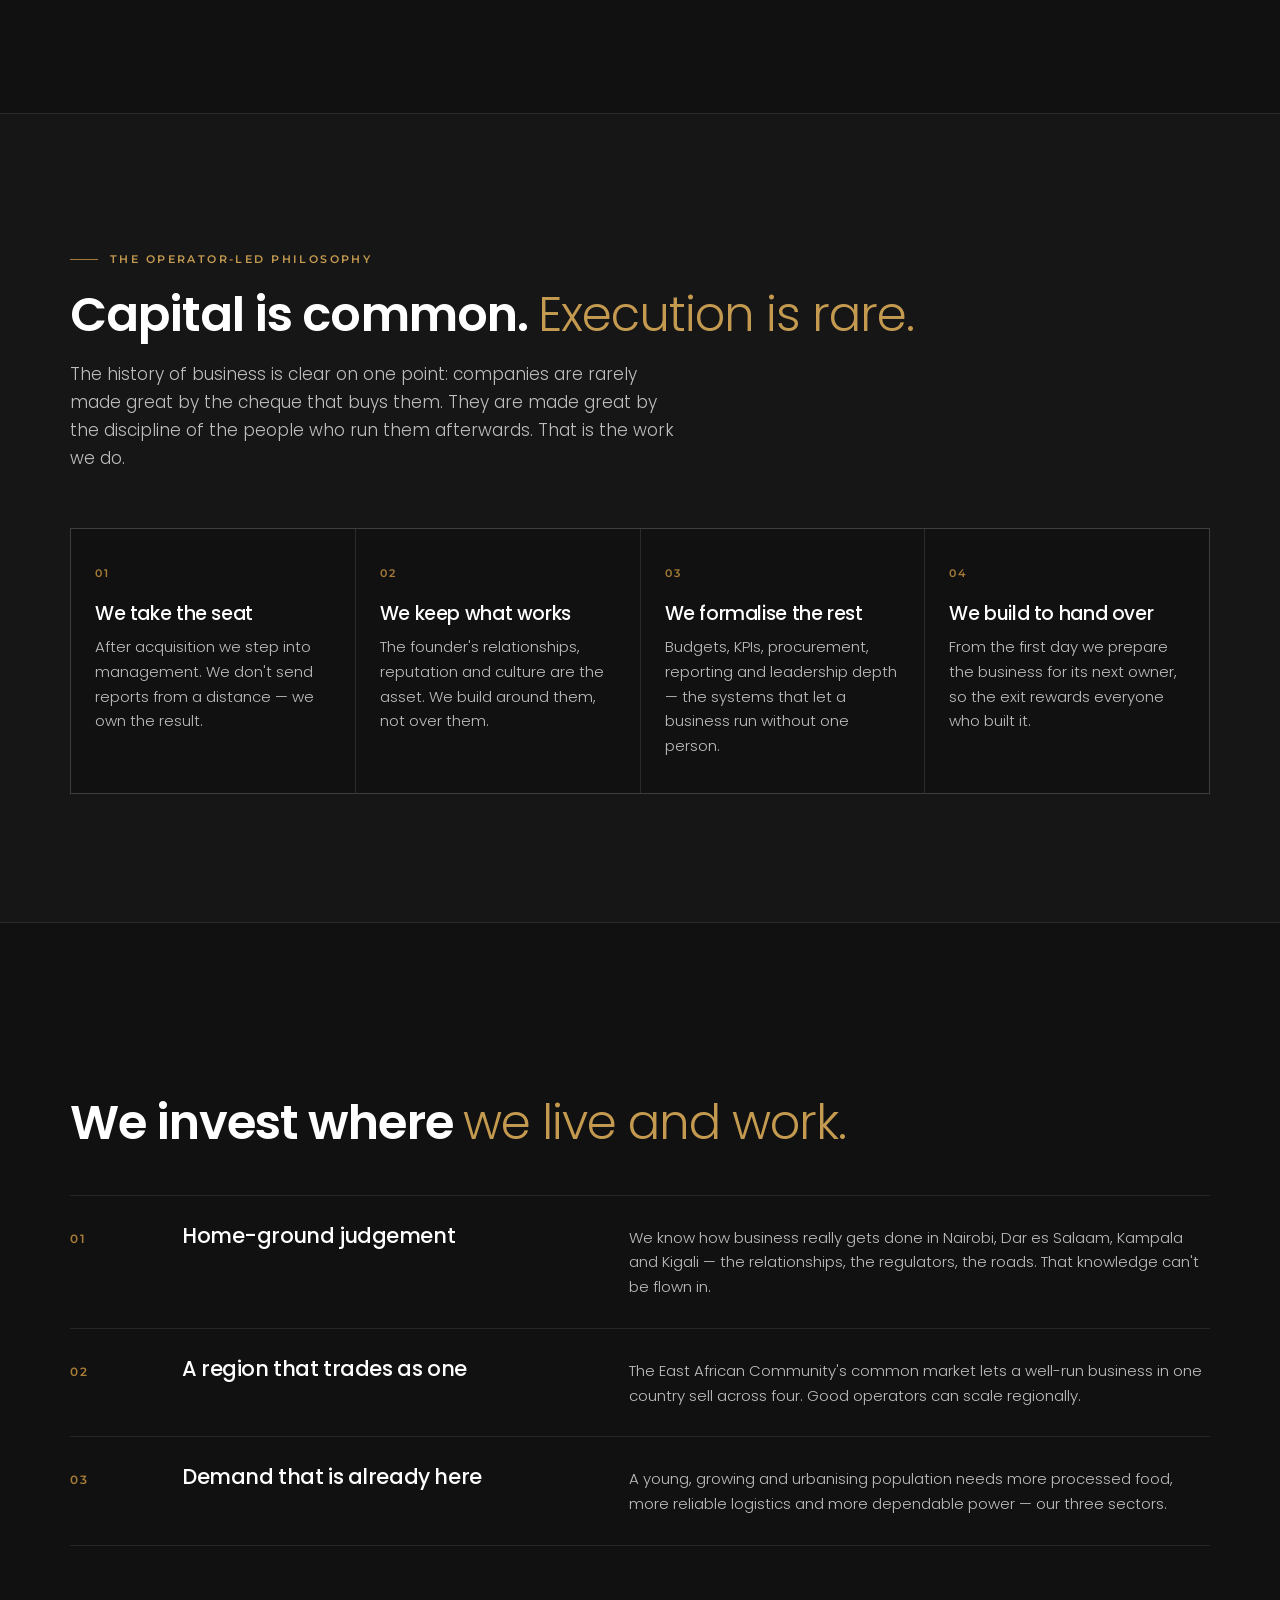
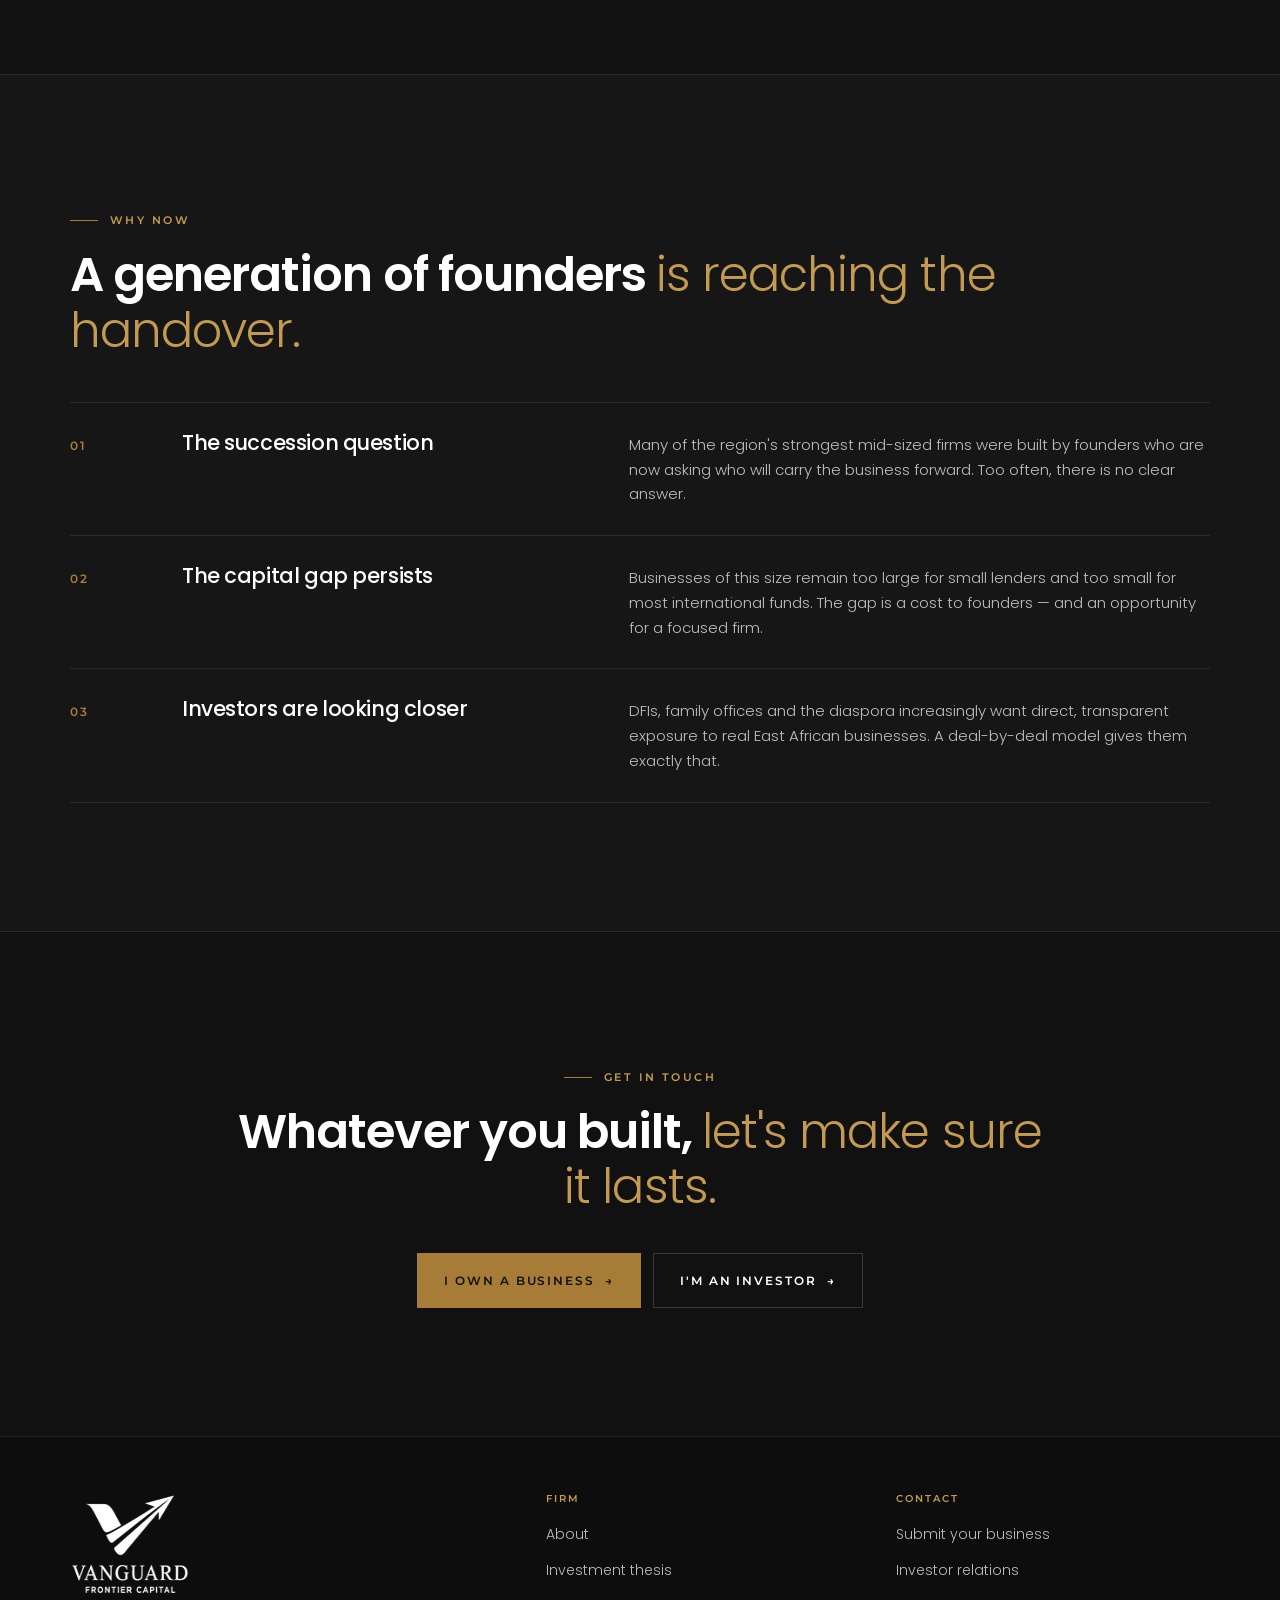
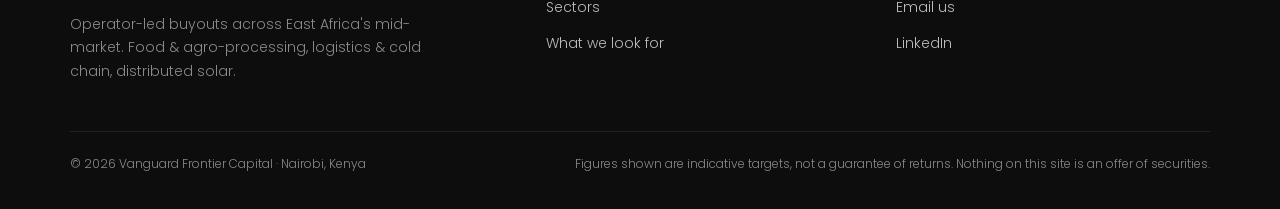
==== commit 8c57711a: "Fix logo text spacing, unify CTAs, narrow homepage form - Brand text now reads 'Vanguard Frontier Ca" ====
--- a/about.html
+++ b/about.html
@@ -51,7 +51,7 @@
     <div class="wrap">
       <a class="brand" href="/" aria-label="Vanguard Frontier Capital — home">
         <img src="/assets/img/vfc-mark.png" alt="" width="106" height="65">
-        <span>Vanguard<small>Frontier Capital</small></span>
+        <span>Vanguard <small>Frontier Capital</small></span>
       </a>
       <nav class="nav-links" aria-label="Main">
         <a href="/about" aria-current="page">About</a>
@@ -151,7 +151,7 @@
     <!-- ─── Closing CTA ─── -->
     <section class="closing" aria-labelledby="closing-title">
       <div class="wrap">
-        <span class="eyebrow reveal">Start a Conversation</span>
+        <span class="eyebrow reveal">Get in Touch</span>
         <h2 class="section-title reveal" id="closing-title">Whatever you built, <em>let's make sure it lasts.</em></h2>
         <div class="hero-ctas reveal">
           <a class="btn btn-solid" href="/enquire">I Own a Business <span class="arrow" aria-hidden="true">→</span></a>
--- a/assets/css/site.css
+++ b/assets/css/site.css
@@ -213,9 +213,10 @@
 
 /* ── Leadership ── */
 .leader { display: grid; gap: 36px; margin-top: 52px; }
-@media (min-width: 860px) { .leader { grid-template-columns: 360px 1fr; gap: 64px; align-items: start; } }
+@media (min-width: 860px) { .leader { grid-template-columns: 260px 1fr; gap: 64px; align-items: start; } }
 .portrait { position: relative; isolation: isolate; }
-.portrait img { width: 100%; aspect-ratio: 4 / 5; object-fit: cover; object-position: center 20%; filter: grayscale(1) contrast(1.06) brightness(.96); }
+.leader .portrait { max-width: 260px; }
+.portrait img { width: 100%; height: auto; aspect-ratio: 1 / 1; object-fit: cover; object-position: center top; filter: grayscale(1) contrast(1.06) brightness(.96); }
 .portrait::after { content: ''; position: absolute; inset: 14px -14px -14px 14px; border: 1px solid var(--bronze); z-index: -1; }
 .leader h3 { font-size: clamp(28px, 5vw, 38px); font-weight: 600; }
 .leader .role { font-family: var(--label); font-size: 11px; letter-spacing: .2em; text-transform: uppercase; color: var(--bronze-light); margin-top: 10px; font-weight: 600; }
